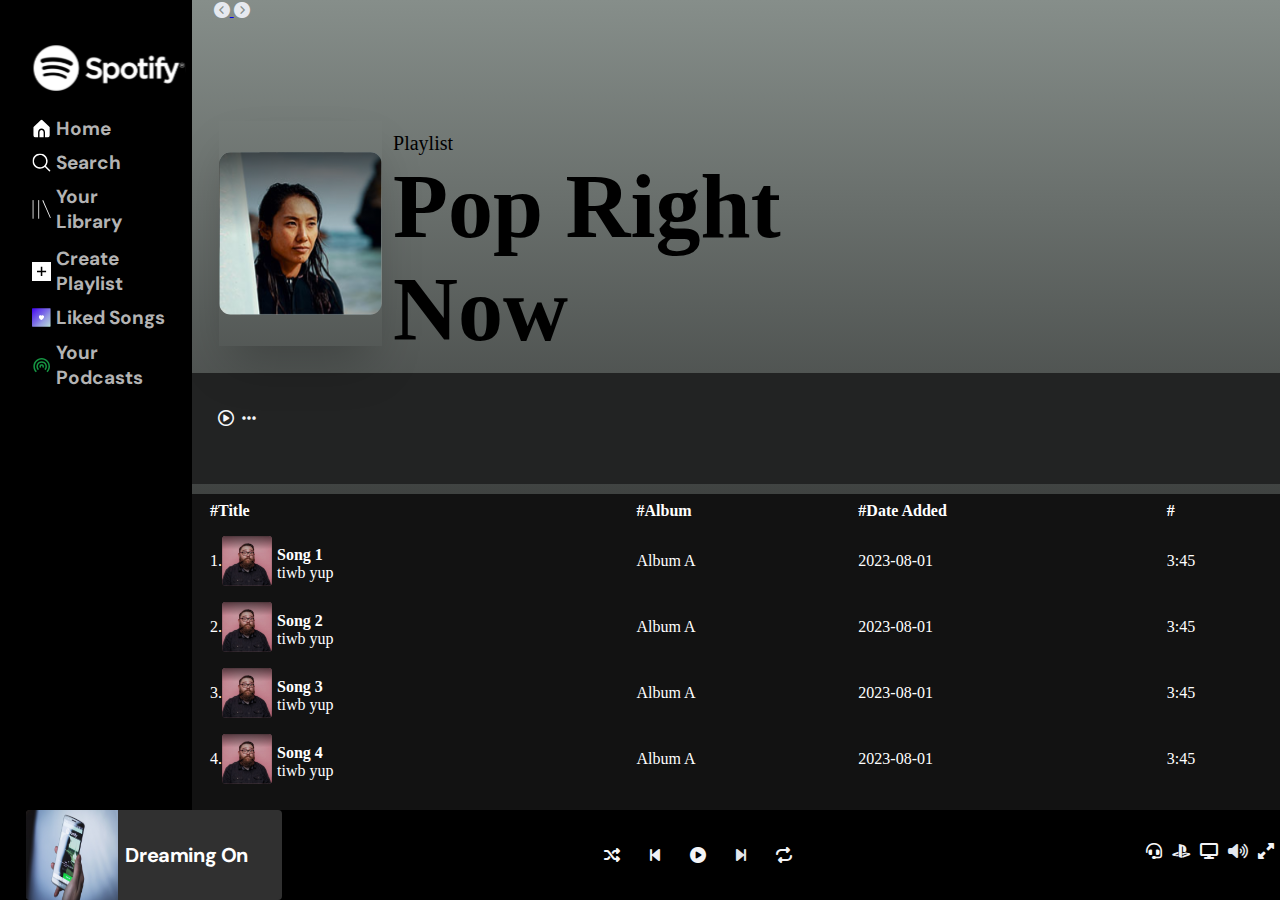
==== playlist.html @ fa47fec7 "raw" ====
<!DOCTYPE html>
<html lang="en">

<head>
    <meta charset="UTF-8">
    <meta name="viewport" content="width=device-width, initial-scale=1.0">
    <title>PlayList</title>
    <link rel="stylesheet" href="playlist.css">
    <link rel="stylesheet" href="https://cdnjs.cloudflare.com/ajax/libs/font-awesome/6.4.0/css/all.min.css">
    <link rel="preconnect" href="https://fonts.googleapis.com">
    <link rel="preconnect" href="https://fonts.gstatic.com" crossorigin>
    <link href="https://fonts.googleapis.com/css2?family=DM+Sans:opsz@9..40&display=swap" rel="stylesheet">

</head>

<body>

    <main>


        <div class="sidebar">

            <div class="logo">
                <img style="width: 80%; height: 8vh; " src="/assets/Spotify-logo.svg" alt="">
            </div>

            <div class="navigation">
                <ul>
                    <li>
                        <a href="#">
                            <img src="/assets/Home.svg" alt="">
                            <span>Home</span>
                        </a>
                    </li>

                    <li>
                        <a href="#">
                            <img src="/assets/search.svg" alt="">
                            <span>Search</span>
                        </a>
                    </li>

                    <li>
                        <a href="#">
                            <img src="/assets/library.svg" alt="">
                            <span>Your Library</span>
                        </a>
                    </li>
                </ul>
            </div>

            <div class="navigation">
                <ul>
                    <li>
                        <a href="#">
                            <img style="background-color: white;" src="/assets/Create-playlist.svg" alt="">
                            <span>Create Playlist</span>
                        </a>
                    </li>

                    <li>
                        <a href="#">
                            <img src="/assets/Liked-song.svg" alt="">
                            <span>Liked Songs</span>
                        </a>
                    </li>

                    <li>
                        <a href="#">
                            <img src="/assets/podcast.svg" alt="">
                            <span>Your Podcasts</span>
                        </a>
                    </li>
                </ul>
            </div>


        </div>

        <!--  -->
        <div class="container">


            <div class="upper-main">

                <div class="slider">


                    <a href="index.html">
                        <i class="fa-solid fa-circle-chevron-left" style="color: #e6e9ef;"></i>

                    </a>

                    <a href="#">
                        <i class="fa-solid fa-circle-chevron-right" style="color: #e6e9ef;"></i>

                    </a>

                </div>

                <div class="items1">

                    <div class="image">
                        <img style="width: 100%; height: 25vh;" src="/assets/4.svg" alt="">
                    </div>


                    <div class="text">

                        <div class="text1">Playlist</div>
                        <div class="text2">Pop Right Now</div>
                        <div class="text3">Lorem ipsum dolor sit amet consectetur adipisicing elit. Harum, modi?
                            <br>
                            Lorem ipsum dolor sit amet.

                        </div>

                    </div>


                </div>
            </div>


            <!--bich wali patti -->
            <div class="items2">

                <i class="fa-regular fa-circle-play" style="color: #f5f7fa; margin: 4px;"></i>
                <i class="fa-light fa-heart" style="color: #f1f2f3;"></i>
                <i class="fa-solid fa-ellipsis" style="color: #f2f4f8;"></i>
            </div>



            <div class="items3">

                <table>
                    <tr>
                
                        <th>#Title</th>
                        <th>#Album</th>
                        <th>#Date Added</th>
                        <th>#</th>
                    </tr>
                    <tr>
                
                        <td class="td1">
                            1.
                            <img src="/assets/1.svg" alt="Song 1" class="song-image">
                            <div style="height: 30px;padding: 5px;" > <p><b>Song 1</b></p>
                                  <p>tiwb yup</p>
                            
                            </div>
                        </td>
                        <td>Album A</td>
                        <td>2023-08-01</td>
                        <td>3:45</td>
                    </tr>
                    <tr>
                    
                        <td class="td1">
                            2.
                            <img src="/assets/1.svg" alt="Song 1" class="song-image">
                            <div style="height: 30px;padding: 5px;">
                                <p><b>Song 2</b></p>
                                <p>tiwb yup</p>
                    
                            </div>
                        </td>
                        <td>Album A</td>
                        <td>2023-08-01</td>
                        <td>3:45</td>
                    </tr>

                    <tr>
                    
                        <td class="td1">
                            3.
                            <img src="/assets/1.svg" alt="Song 1" class="song-image">
                            <div style="height: 30px;padding: 5px;">
                                <p><b>Song 3</b></p>
                                <p>tiwb yup</p>
                    
                            </div>
                        </td>
                        <td>Album A</td>
                        <td>2023-08-01</td>
                        <td>3:45</td>
                    </tr>

                    <tr>
                    
                        <td class="td1">
                            4.
                            <img src="/assets/1.svg" alt="Song 1" class="song-image">
                            <div style="height: 30px;padding: 5px;">
                                <p><b>Song 4</b></p>
                                <p>tiwb yup</p>
                    
                            </div>
                        </td>
                        <td>Album A</td>
                        <td>2023-08-01</td>
                        <td>3:45</td>
                    </tr>
                   
                </table>
            </div>

        </div>

    </main>

    <footer>

        <div class="footer-items  footer-items1">

            <div class="upper-div-items">
                <img style="width: 36%; height: 100px;" src="/assets/upper-div-pic-2.jpg" alt="">
                <p>Dreaming On</p>
            </div>

        </div>

        <div class="footer-items footer-items2">

            <div class="icons">

                <div style="display: flex; justify-content: center; align-items: center; padding: 2%; ">

                    <i class="fa-solid fa-shuffle" style="color: #f7f7f8; padding: 15%; width: 20px "></i>
                    <i class="fa-solid fa-backward-step" style="color: #eff1f5;padding: 15%; width: 20px "></i>
                    <i class="fa-solid fa-circle-play" style="color: #f3f4f7;padding: 15%; width: 20px "></i>
                    <i class="fa-solid fa-forward-step" style="color: #e3e7ee;padding: 15%; width: 20px"></i>
                    <i class="fa-solid fa-repeat" style="color: #f3f4f7; padding: 15%; width: 20px "></i>
                </div>
            </div>


        </div>


        <div class="footer-items footer-items3">

            <div class="icons">

                <div style="display: flex; justify-content: center; align-items: center; padding: 2%; ">

                    <i class="fa-solid fa-headset" style="color: #f7f7f8; padding: 5%; width: 20px "></i>
                    <i class="fa-brands fa-playstation" style="color: #eff1f5;padding: 5%; width: 20px "></i>
                    <i class="fa-solid fa-display" style="color: #f3f4f7;padding: 5%; width: 20px "></i>
                    <i class="fa-solid fa-volume-high" style="color: #e3e7ee;padding: 5%; width: 20px"></i>
                    <i class="fa-solid fa-up-right-and-down-left-from-center"
                        style="color: #f3f4f7; padding: 5%; width: 20px "></i>
                </div>
            </div>


        </div>

    </footer>

</body>

</html>
---- playlist.css ----
* {
    margin: 0px;
    padding: 0px;
}

main {
    width: 100%;
    height: 100vh;
    background-color: blueviolet;
    display: flex;
}

.sidebar {
    position: relative;

    width: 15%;
    height: 90vh;
    background-color:#000000;
    padding: 2.5%;
}



.sidebar .navigation {
    width: 80%;
}

.sidebar .navigation ul {
    list-style: none;
    margin-top: 2%;
}

.sidebar .navigation ul li {
    padding: 3% 0px;
    width: 90%;

}

.sidebar .navigation ul li a {
    color: #b3b3b3;
    text-decoration: none;
    display: flex;
    align-items: center;
}

.sidebar .navigation ul li a span {
    font-family: DM Sans;
    font-weight: 700;
    font-size: 19px;
    padding-inline: 5px;
}

.sidebar .navigation ul li a img {
    width: 19px;
    height: 19px;
}

.sidebar .navigation ul li a:hover,
.sidebar .navigation ul li a:active,
.sidebar .navigation ul li a:focus {
    color: #ffffff;
}

.sidebar .navigation ul li a:hover .img,
.sidebar .navigation ul li a:active .img,
.sidebar .navigation ul li a:focus .img {
    color: #b3b3b3;
}

.sidebar .navigation ul li .img {
    font-size: 20px;
    margin-right: 10px;
}

.sidebar .navigation ul li a:hover .img:hover,
.sidebar .navigation ul li a:hover .img:active,
.sidebar .navigation ul li a:hover .img:focus {
    color: #ffffff;
}

.container {
    width: 85%;
    height: 90vh;
    /* background-color: brown; */
    background-image: linear-gradient(to top, #121212, #868E8A);
    position: absolute;
    left: 15%;


}

.slider {
    width: 100%;
    height: 10vh;
    background-color: transparent;
    padding: 0.2%;
    padding-inline: 2%;
    position: relative;
    right: 0;
}

.items1 {
    width: 100%;
    height: 25vh;
    background-color: transparent;

    display: flex;
    align-items: end;
    padding: 3vh;

}

.image {
    width: 15%;
    height: 25vh;
    background-color: transparent;
box-shadow: 0 25px 50px -12px rgba(0, 0, 0, 0.25);
}

.text {
    width: 50%;
    height: 25vh;
    background-color: transparent;
    box-sizing: border-box;
    padding: 1%;
    overflow: hidden;
    align-items: start;
}

.text1 {
    font-size: 20px;
}

.text2 {
    font-size: 90px;
    font-weight: bold;
}

.text3 {
    font-size: 18px;
}





.items2 {
    width: 100%;
    height: 5vh;
    background-color: #222323;
    padding: 3%;
    padding-inline: 2%;
}



.items3 {
    width: 100%;
    height: 40vh;
    background-color: #121212;
}

table {
    border-collapse: collapse;
    width: 100%;
    margin: 10px;
    color: #ffffff;
    font-family: DB Sans;
    font-weight: 400;
}

th,
td {
    padding: 8px;
    text-align: left;
    align-items: center;
    
}

.td1{
    display: flex;
}

th {
    background-color: #121212;
}

tr:hover {
    background-color:#222323; ;
    cursor: pointer;
}

.song-image {
    max-width: 50px;
    max-height: 50px;
}


footer {
    position: fixed;
    bottom: 0;
    width: 100%;
    height: 10vh;
    background-color: #000000;
    display: flex;
    align-items: center;
    justify-content: space-between;
    padding-inline: 2%;

}

.footer-items {
    background-color: #000000;
    height: 10vh;
}

.footer-items1 {
    width: 20%;
}

.upper-div-items {
    height: 10vh;
    display: flex;
    box-sizing: border-box;
    background-color: #303030;
    border-radius: 4px;
    align-items: center;
    overflow: hidden;


}

.upper-div-items>p {
    font-family: DM Sans;
    color: white;
    font-size: 20px;
    font-weight: 700;
    line-height: 26px;
    letter-spacing: -0.02em;
    padding: 3%;

}

.footer-items2 {
    width: 60%;
    display: grid;

}

.icons {
    display: flex;
    align-items: center;
    justify-content: center;

}

.footer-items3 {
    padding: 2%;
    width: 15%;
    align-items: center;
    overflow: hidden;
    box-sizing: border-box;
    background-color: transparent;
}

.fa-solid:hover {
    box-shadow: 0px 9px 30px 0px rgba(255, 255, 255, 1);
    border-radius: 60px;
    cursor: pointer;
}
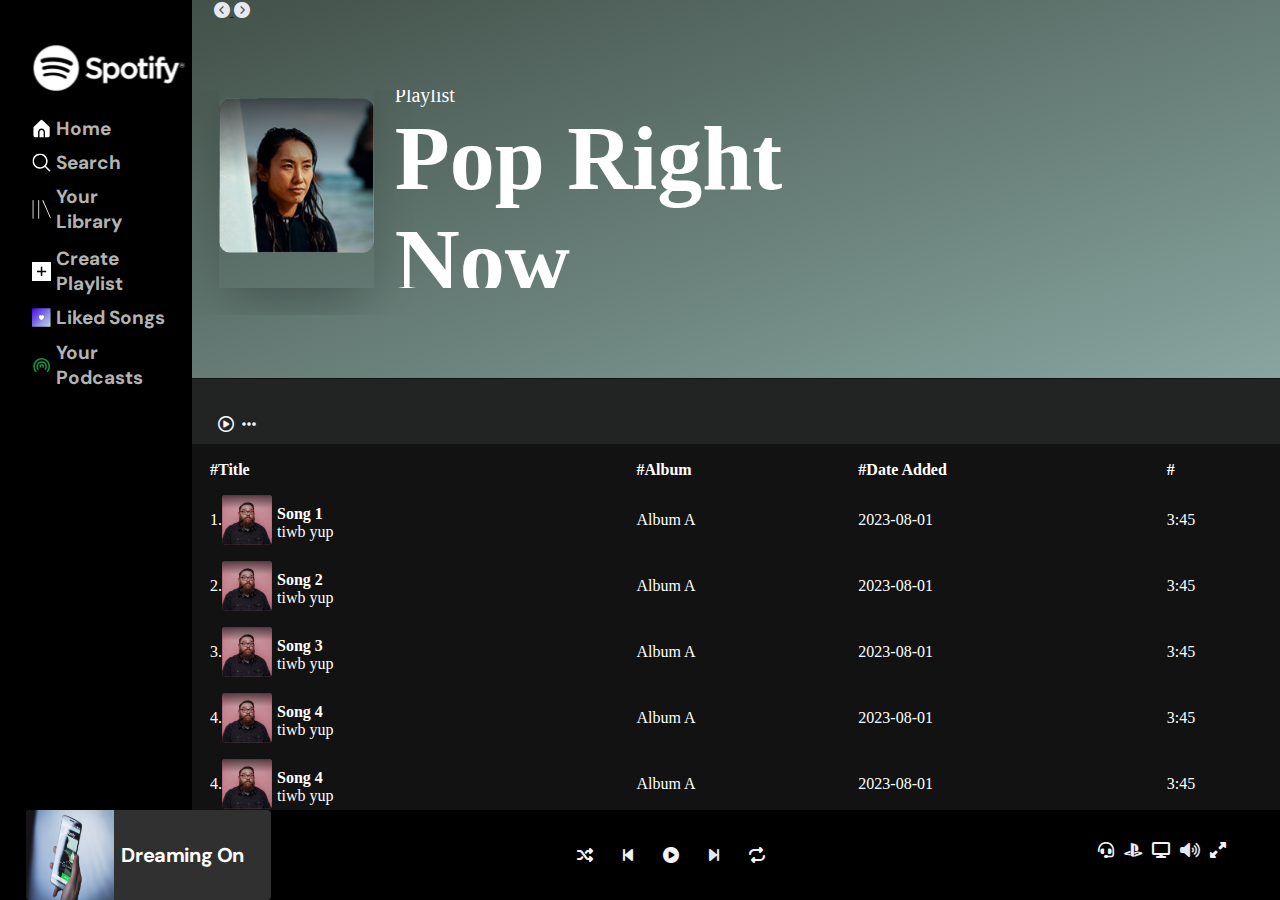
==== commit f8978773: "polishing" ====
--- a/playlist.html
+++ b/playlist.html
@@ -4,7 +4,7 @@
 <head>
     <meta charset="UTF-8">
     <meta name="viewport" content="width=device-width, initial-scale=1.0">
-    <title>PlayList</title>
+    <title>Spotify Clone</title>
     <link rel="stylesheet" href="playlist.css">
     <link rel="stylesheet" href="https://cdnjs.cloudflare.com/ajax/libs/font-awesome/6.4.0/css/all.min.css">
     <link rel="preconnect" href="https://fonts.googleapis.com">
@@ -21,28 +21,28 @@
         <div class="sidebar">
 
             <div class="logo">
-                <img style="width: 80%; height: 8vh; " src="/assets/Spotify-logo.svg" alt="">
+                <img style="width: 80%; height: 8vh; " src="./assets/Spotify-logo.svg" alt="">
             </div>
 
             <div class="navigation">
                 <ul>
                     <li>
                         <a href="#">
-                            <img src="/assets/Home.svg" alt="">
+                            <img src="./assets/Home.svg" alt="">
                             <span>Home</span>
                         </a>
                     </li>
 
                     <li>
                         <a href="#">
-                            <img src="/assets/search.svg" alt="">
+                            <img src="./assets/search.svg" alt="">
                             <span>Search</span>
                         </a>
                     </li>
 
                     <li>
                         <a href="#">
-                            <img src="/assets/library.svg" alt="">
+                            <img src="./assets/library.svg" alt="">
                             <span>Your Library</span>
                         </a>
                     </li>
@@ -53,21 +53,21 @@
                 <ul>
                     <li>
                         <a href="#">
-                            <img style="background-color: white;" src="/assets/Create-playlist.svg" alt="">
+                            <img style="background-color: white;" src="./assets/Create-playlist.svg" alt="">
                             <span>Create Playlist</span>
                         </a>
                     </li>
 
                     <li>
                         <a href="#">
-                            <img src="/assets/Liked-song.svg" alt="">
+                            <img src="./assets/Liked-song.svg" alt="">
                             <span>Liked Songs</span>
                         </a>
                     </li>
 
                     <li>
                         <a href="#">
-                            <img src="/assets/podcast.svg" alt="">
+                            <img src="./assets/podcast.svg" alt="">
                             <span>Your Podcasts</span>
                         </a>
                     </li>
@@ -101,7 +101,7 @@
                 <div class="items1">
 
                     <div class="image">
-                        <img style="width: 100%; height: 25vh;" src="/assets/4.svg" alt="">
+                        <img style="width: 100%; height: 25vh;" src="./assets/4.svg" alt="">
                     </div>
 
 
@@ -146,7 +146,7 @@
                 
                         <td class="td1">
                             1.
-                            <img src="/assets/1.svg" alt="Song 1" class="song-image">
+                            <img src="./assets/1.svg" alt="Song 1" class="song-image">
                             <div style="height: 30px;padding: 5px;" > <p><b>Song 1</b></p>
                                   <p>tiwb yup</p>
                             
@@ -160,7 +160,7 @@
                     
                         <td class="td1">
                             2.
-                            <img src="/assets/1.svg" alt="Song 1" class="song-image">
+                            <img src="./assets/1.svg" alt="Song 1" class="song-image">
                             <div style="height: 30px;padding: 5px;">
                                 <p><b>Song 2</b></p>
                                 <p>tiwb yup</p>
@@ -176,7 +176,7 @@
                     
                         <td class="td1">
                             3.
-                            <img src="/assets/1.svg" alt="Song 1" class="song-image">
+                            <img src="./assets/1.svg" alt="Song 1" class="song-image">
                             <div style="height: 30px;padding: 5px;">
                                 <p><b>Song 3</b></p>
                                 <p>tiwb yup</p>
@@ -192,7 +192,23 @@
                     
                         <td class="td1">
                             4.
-                            <img src="/assets/1.svg" alt="Song 1" class="song-image">
+                            <img src="./assets/1.svg" alt="Song 1" class="song-image">
+                            <div style="height: 30px;padding: 5px;">
+                                <p><b>Song 4</b></p>
+                                <p>tiwb yup</p>
+                    
+                            </div>
+                        </td>
+                        <td>Album A</td>
+                        <td>2023-08-01</td>
+                        <td>3:45</td>
+                    </tr>
+
+                    <tr>
+                    
+                        <td class="td1">
+                            4.
+                            <img src="./assets/1.svg" alt="Song 1" class="song-image">
                             <div style="height: 30px;padding: 5px;">
                                 <p><b>Song 4</b></p>
                                 <p>tiwb yup</p>
@@ -216,7 +232,7 @@
         <div class="footer-items  footer-items1">
 
             <div class="upper-div-items">
-                <img style="width: 36%; height: 100px;" src="/assets/upper-div-pic-2.jpg" alt="">
+                <img style="width: 36%; height: 100px;" src="./assets/upper-div-pic-2.jpg" alt="">
                 <p>Dreaming On</p>
             </div>
 
--- a/playlist.css
+++ b/playlist.css
@@ -8,6 +8,8 @@
     height: 100vh;
     background-color: blueviolet;
     display: flex;
+    box-sizing: border-box;
+    overflow: hidden;
 }
 
 .sidebar {
@@ -81,12 +83,19 @@
 .container {
     width: 85%;
     height: 90vh;
-    /* background-color: brown; */
-    background-image: linear-gradient(to top, #121212, #868E8A);
+     background-color:#121212;
+    /* background-image: linear-gradient(to top, #121212, #868E8A); */
     position: absolute;
     left: 15%;
-
-
+    box-sizing: border-box;
+    overflow: hidden;
+
+
+}
+
+.upper-main{
+    height: 42vh;
+    background-image: linear-gradient(to bottom right, #42514A, #88A59F);
 }
 
 .slider {
@@ -97,6 +106,8 @@
     padding-inline: 2%;
     position: relative;
     right: 0;
+    box-sizing: border-box;
+    overflow: hidden;
 }
 
 .items1 {
@@ -107,6 +118,8 @@
     display: flex;
     align-items: end;
     padding: 3vh;
+    box-sizing: border-box;
+    overflow: hidden;
 
 }
 
@@ -114,7 +127,7 @@
     width: 15%;
     height: 25vh;
     background-color: transparent;
-box-shadow: 0 25px 50px -12px rgba(0, 0, 0, 0.25);
+    box-shadow: 0 25px 50px -12px rgba(0, 0, 0, 0.25);
 }
 
 .text {
@@ -122,9 +135,13 @@
     height: 25vh;
     background-color: transparent;
     box-sizing: border-box;
-    padding: 1%;
+    padding: 2%;
     overflow: hidden;
     align-items: start;
+    box-sizing: border-box;
+    overflow: hidden;
+    color: white;
+    font-family: DB Sans;
 }
 
 .text1 {
@@ -150,6 +167,10 @@
     background-color: #222323;
     padding: 3%;
     padding-inline: 2%;
+    box-sizing: border-box;
+    overflow: hidden;
+    position: relative;
+    top: 0.1vh;
 }
 
 
@@ -206,8 +227,12 @@
     align-items: center;
     justify-content: space-between;
     padding-inline: 2%;
-
-}
+    box-sizing: border-box;
+    overflow: hidden;
+
+}
+
+
 
 .footer-items {
     background-color: #000000;
@@ -238,6 +263,8 @@
     line-height: 26px;
     letter-spacing: -0.02em;
     padding: 3%;
+    box-sizing: border-box;
+    overflow: hidden;
 
 }
 
@@ -261,6 +288,8 @@
     overflow: hidden;
     box-sizing: border-box;
     background-color: transparent;
+    box-sizing: border-box;
+     overflow: hidden;
 }
 
 .fa-solid:hover {
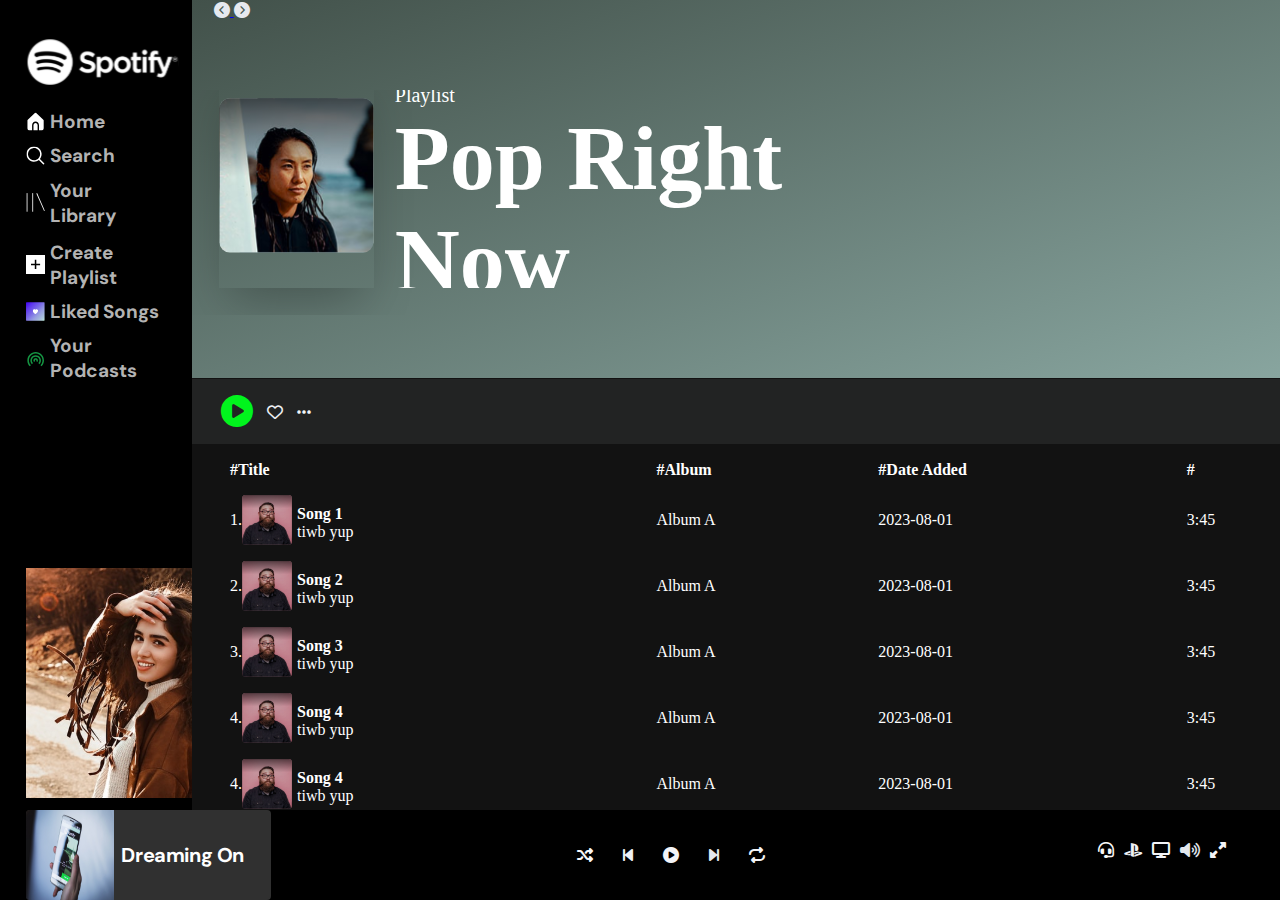
==== commit 24621860: "final" ====
--- a/playlist.html
+++ b/playlist.html
@@ -74,6 +74,10 @@
                 </ul>
             </div>
 
+            <div class="sidebar-image">
+                <img style="width: 230px; height: 230px;" src="./assets/sidebar-image.svg" alt="">
+            </div>
+
 
         </div>
 
@@ -123,10 +127,10 @@
 
 
             <!--bich wali patti -->
-            <div class="items2">
-
-                <i class="fa-regular fa-circle-play" style="color: #f5f7fa; margin: 4px;"></i>
-                <i class="fa-light fa-heart" style="color: #f1f2f3;"></i>
+            <div class="items2 ">
+
+                <i class="fa-solid fa-circle-play fa-2xl" style="color: #01f41d;"></i>
+                <i class="fa-regular fa-heart" style="color: #edeff3;"></i>
                 <i class="fa-solid fa-ellipsis" style="color: #f2f4f8;"></i>
             </div>
 
--- a/playlist.css
+++ b/playlist.css
@@ -18,7 +18,7 @@
     width: 15%;
     height: 90vh;
     background-color:#000000;
-    padding: 2.5%;
+    padding: 2%;
 }
 
 
@@ -79,6 +79,20 @@
 .sidebar .navigation ul li a:hover .img:focus {
     color: #ffffff;
 }
+
+
+.sidebar-image{
+    width: 230px;
+    height: 230px;
+    background-color: red;
+    position: relative;
+    top: 20vh;
+    
+    box-sizing: border-box;
+    overflow: hidden;
+}
+
+
 
 .container {
     width: 85%;
@@ -146,15 +160,18 @@
 
 .text1 {
     font-size: 20px;
+    font-family: DB Sans;
 }
 
 .text2 {
     font-size: 90px;
     font-weight: bold;
+    font-family: DB Sans;
 }
 
 .text3 {
     font-size: 18px;
+    font-family: DB Sans;
 }
 
 
@@ -171,7 +188,15 @@
     overflow: hidden;
     position: relative;
     top: 0.1vh;
-}
+    display: flex;
+    justify-content: start;
+    align-items: center;
+}
+
+.items2>i{
+    margin: 7px;
+}
+
 
 
 
@@ -186,6 +211,7 @@
     width: 100%;
     margin: 10px;
     color: #ffffff;
+    margin-left: 30px;
     font-family: DB Sans;
     font-weight: 400;
 }
@@ -195,6 +221,7 @@
     padding: 8px;
     text-align: left;
     align-items: center;
+    font-family: DB Sans;
     
 }
 
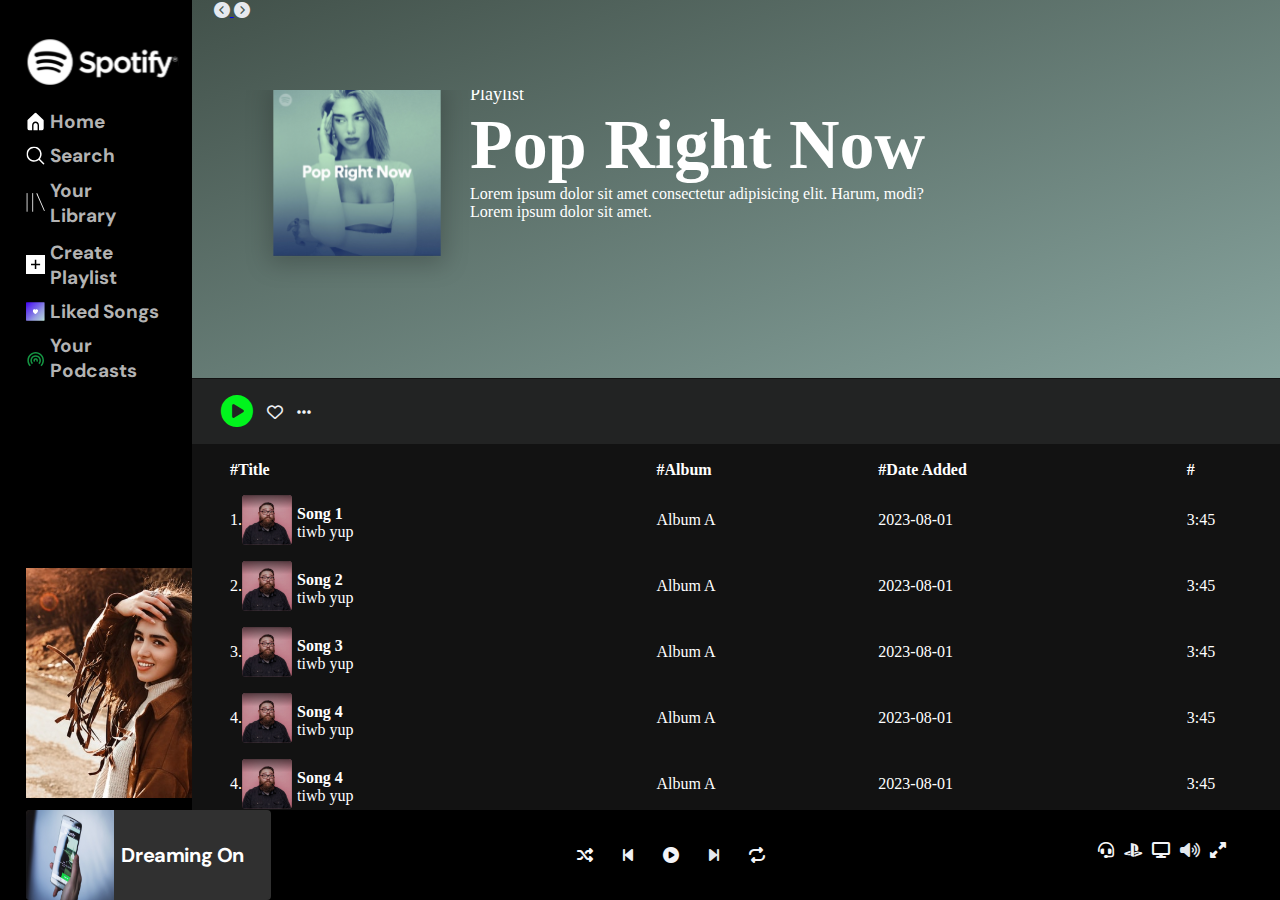
==== commit b6cb6aae: "fianl" ====
--- a/playlist.html
+++ b/playlist.html
@@ -105,7 +105,7 @@
                 <div class="items1">
 
                     <div class="image">
-                        <img style="width: 100%; height: 25vh;" src="./assets/4.svg" alt="">
+                        <img style="width: 120%; height: 25vh;" src="./assets/pop-right-now.svg" alt="">
                     </div>
 
 
--- a/playlist.css
+++ b/playlist.css
@@ -138,10 +138,10 @@
 }
 
 .image {
-    width: 15%;
+    width: 18vw;
     height: 25vh;
     background-color: transparent;
-    box-shadow: 0 25px 50px -12px rgba(0, 0, 0, 0.25);
+    /* box-shadow: 0 25px 50px -12px rgba(0, 0, 0, 0.25); */
 }
 
 .text {
@@ -159,18 +159,18 @@
 }
 
 .text1 {
-    font-size: 20px;
+    font-size: 18px;
     font-family: DB Sans;
 }
 
 .text2 {
-    font-size: 90px;
+    font-size: 70px;
     font-weight: bold;
     font-family: DB Sans;
 }
 
 .text3 {
-    font-size: 18px;
+    font-size: 16px;
     font-family: DB Sans;
 }
 
